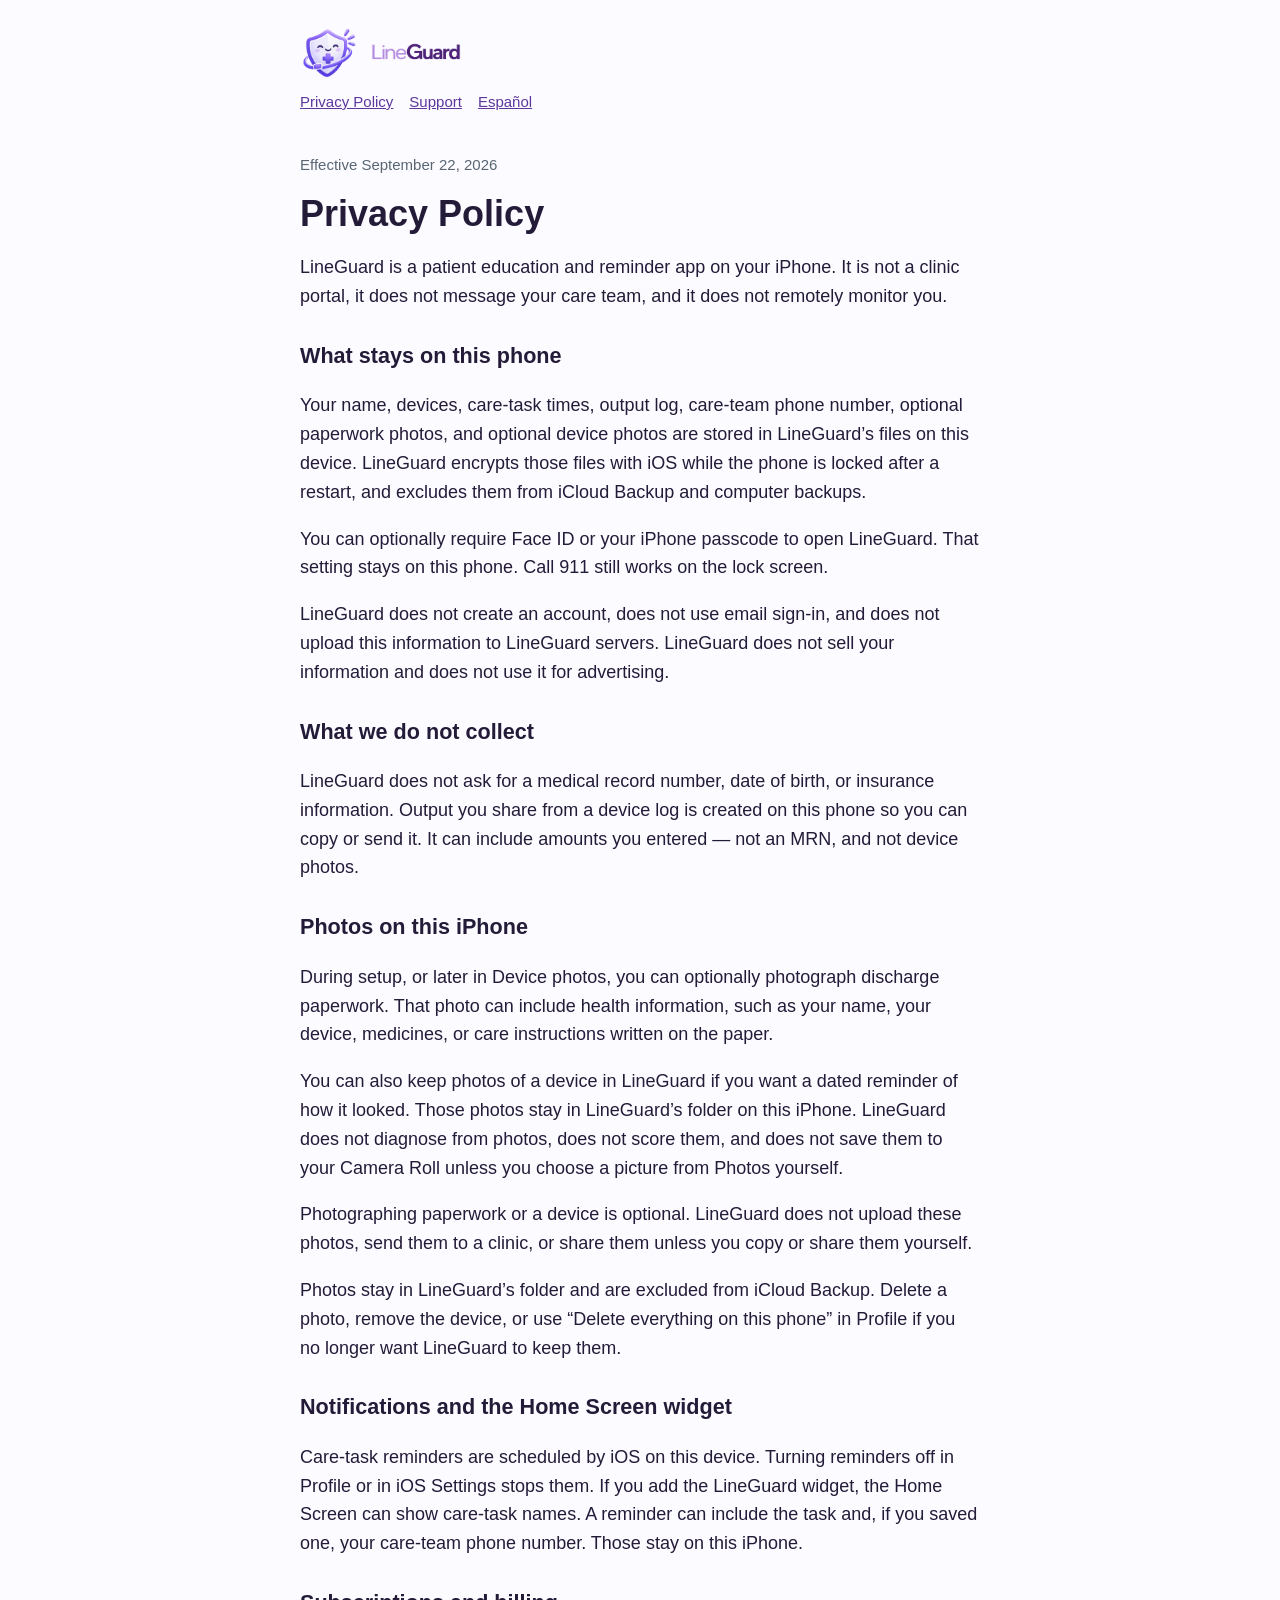
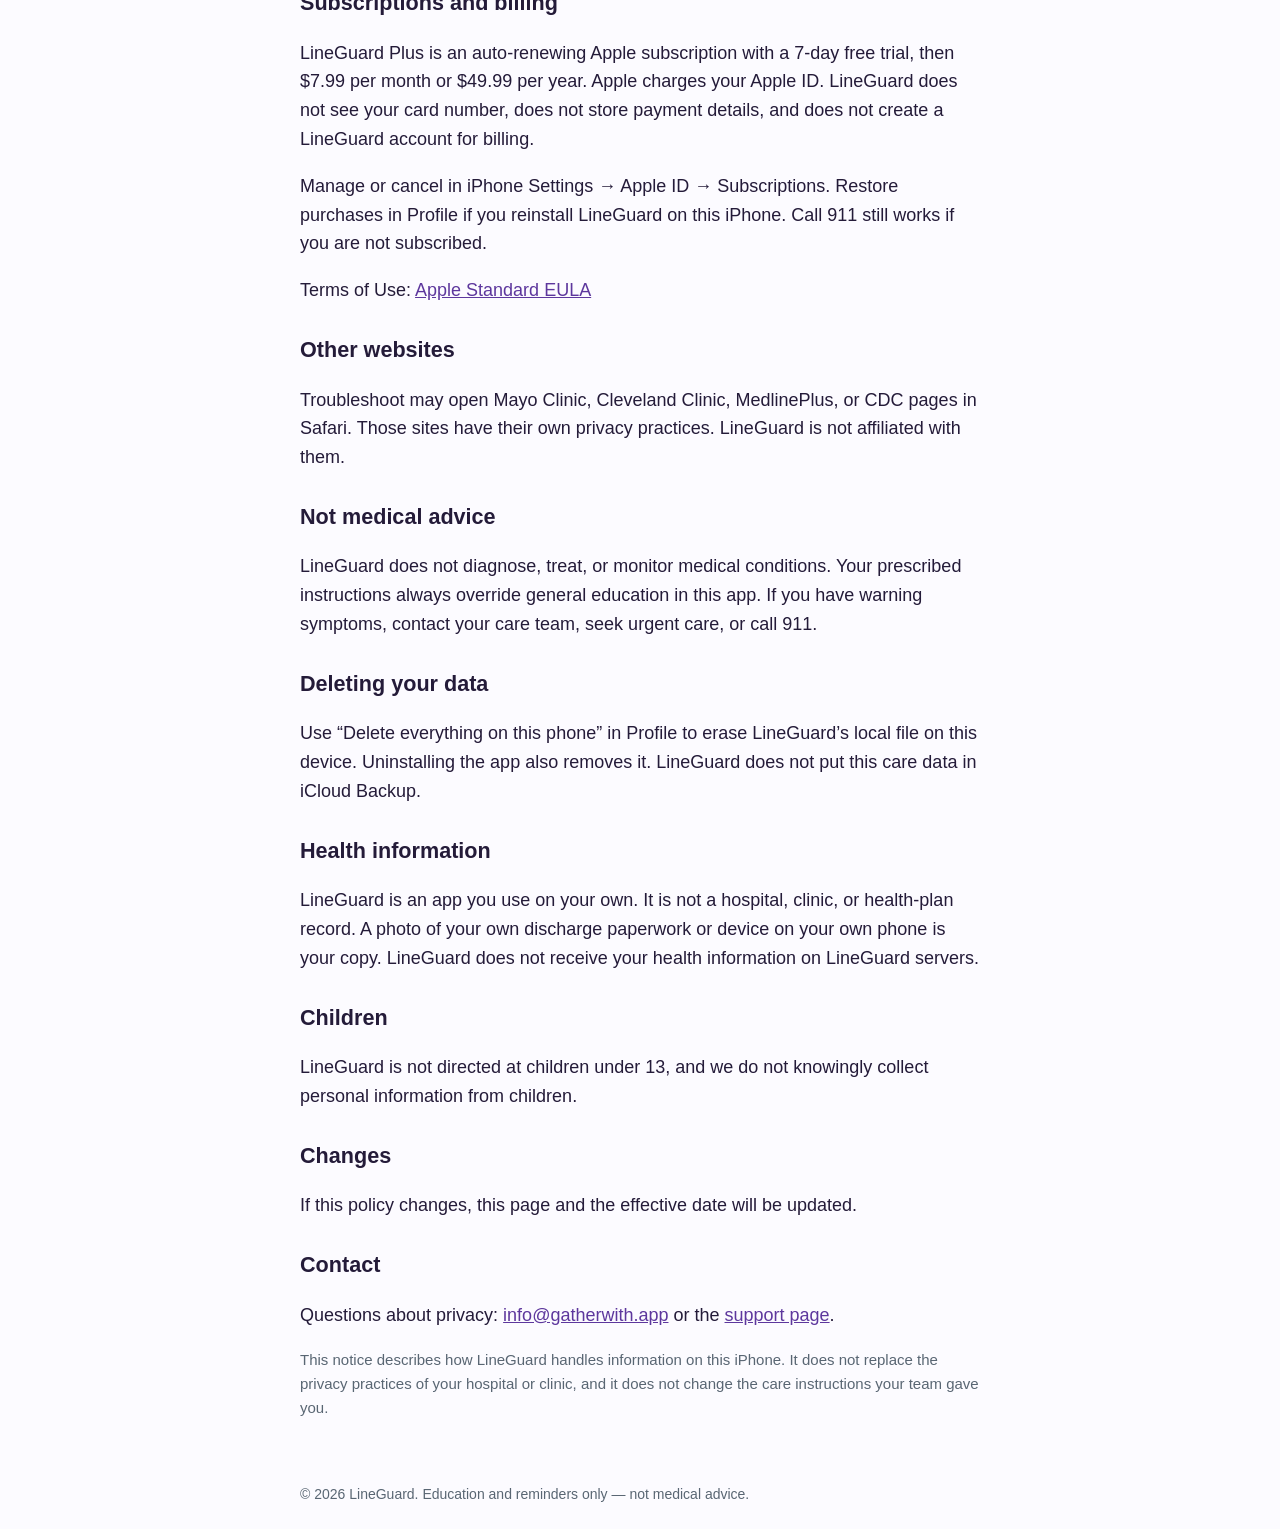
==== privacy/index.html @ 09a64bd6 "Add files via upload" ====
<!DOCTYPE html>
<html lang="en">
<head>
  <meta charset="utf-8">
  <meta name="viewport" content="width=device-width, initial-scale=1">
  <title>Privacy Policy · LineGuard</title>
  <link rel="canonical" href="https://lineguardapp.com/privacy/">
  <link rel="icon" href="../favicon.png">
  <link rel="stylesheet" href="../legal.css">
</head>
<body>
  <header>
    <a class="brand" href="../">
      <img class="mark" src="../lineguard-logo.png" alt="">
      <img class="wordmark" src="../lineguard-wordmark.png" alt="LineGuard">
    </a>
    <nav>
      <a href="./">Privacy Policy</a>
      <a href="../support/">Support</a>
      <a href="./es/">Español</a>
    </nav>
  </header>
  <main>
    <p class="muted">Effective September 22, 2026</p>
    <h1>Privacy Policy</h1>
    <p>LineGuard is a patient education and reminder app on your iPhone. It is not a clinic portal, it does not message your care team, and it does not remotely monitor you.</p>

    <h2>What stays on this phone</h2>
    <p>Your name, devices, care-task times, output log, care-team phone number, optional paperwork photos, and optional device photos are stored in LineGuard’s files on this device. LineGuard encrypts those files with iOS while the phone is locked after a restart, and excludes them from iCloud Backup and computer backups.</p>
    <p>You can optionally require Face ID or your iPhone passcode to open LineGuard. That setting stays on this phone. Call 911 still works on the lock screen.</p>
    <p>LineGuard does not create an account, does not use email sign-in, and does not upload this information to LineGuard servers. LineGuard does not sell your information and does not use it for advertising.</p>

    <h2>What we do not collect</h2>
    <p>LineGuard does not ask for a medical record number, date of birth, or insurance information. Output you share from a device log is created on this phone so you can copy or send it. It can include amounts you entered — not an MRN, and not device photos.</p>

    <h2>Photos on this iPhone</h2>
    <p>During setup, or later in Device photos, you can optionally photograph discharge paperwork. That photo can include health information, such as your name, your device, medicines, or care instructions written on the paper.</p>
    <p>You can also keep photos of a device in LineGuard if you want a dated reminder of how it looked. Those photos stay in LineGuard’s folder on this iPhone. LineGuard does not diagnose from photos, does not score them, and does not save them to your Camera Roll unless you choose a picture from Photos yourself.</p>
    <p>Photographing paperwork or a device is optional. LineGuard does not upload these photos, send them to a clinic, or share them unless you copy or share them yourself.</p>
    <p>Photos stay in LineGuard’s folder and are excluded from iCloud Backup. Delete a photo, remove the device, or use “Delete everything on this phone” in Profile if you no longer want LineGuard to keep them.</p>

    <h2>Notifications and the Home Screen widget</h2>
    <p>Care-task reminders are scheduled by iOS on this device. Turning reminders off in Profile or in iOS Settings stops them. If you add the LineGuard widget, the Home Screen can show care-task names. A reminder can include the task and, if you saved one, your care-team phone number. Those stay on this iPhone.</p>

    <h2>Subscriptions and billing</h2>
    <p>LineGuard Plus is an auto-renewing Apple subscription with a 7-day free trial, then $7.99 per month or $49.99 per year. Apple charges your Apple ID. LineGuard does not see your card number, does not store payment details, and does not create a LineGuard account for billing.</p>
    <p>Manage or cancel in iPhone Settings → Apple ID → Subscriptions. Restore purchases in Profile if you reinstall LineGuard on this iPhone. Call 911 still works if you are not subscribed.</p>
    <p>Terms of Use: <a href="https://www.apple.com/legal/internet-services/itunes/dev/stdeula/">Apple Standard EULA</a></p>

    <h2>Other websites</h2>
    <p>Troubleshoot may open Mayo Clinic, Cleveland Clinic, MedlinePlus, or CDC pages in Safari. Those sites have their own privacy practices. LineGuard is not affiliated with them.</p>

    <h2>Not medical advice</h2>
    <p>LineGuard does not diagnose, treat, or monitor medical conditions. Your prescribed instructions always override general education in this app. If you have warning symptoms, contact your care team, seek urgent care, or call 911.</p>

    <h2>Deleting your data</h2>
    <p>Use “Delete everything on this phone” in Profile to erase LineGuard’s local file on this device. Uninstalling the app also removes it. LineGuard does not put this care data in iCloud Backup.</p>

    <h2>Health information</h2>
    <p>LineGuard is an app you use on your own. It is not a hospital, clinic, or health-plan record. A photo of your own discharge paperwork or device on your own phone is your copy. LineGuard does not receive your health information on LineGuard servers.</p>

    <h2>Children</h2>
    <p>LineGuard is not directed at children under 13, and we do not knowingly collect personal information from children.</p>

    <h2>Changes</h2>
    <p>If this policy changes, this page and the effective date will be updated.</p>

    <h2>Contact</h2>
    <p>Questions about privacy: <a href="mailto:info@gatherwith.app">info@gatherwith.app</a> or the <a href="../support/">support page</a>.</p>
    <p class="muted">This notice describes how LineGuard handles information on this iPhone. It does not replace the privacy practices of your hospital or clinic, and it does not change the care instructions your team gave you.</p>
  </main>
  <footer>© 2026 LineGuard. Education and reminders only — not medical advice.</footer>
</body>
</html>
---- legal.css ----
:root {
  --canvas: #fcfbff;
  --ink: #241b39;
  --muted: #596673;
  --purple: #2e244d;
  --link: #5d379d;
  --card: #ffffff;
  --line: #e6e8ec;
}

* { box-sizing: border-box; }

html, body {
  margin: 0;
  background: var(--canvas);
  color: var(--ink);
  font: 18px/1.6 -apple-system, BlinkMacSystemFont, "Segoe UI", sans-serif;
}

a { color: var(--link); }

header, main, footer {
  max-width: 720px;
  margin: 0 auto;
  padding: 24px 20px;
}

header { padding-bottom: 0; }

.brand {
  display: flex;
  align-items: center;
  gap: 12px;
  text-decoration: none;
}

.brand .mark {
  height: 56px;
  width: auto;
}

.brand .wordmark {
  height: 32px;
  width: auto;
}

nav {
  display: flex;
  gap: 16px;
  flex-wrap: wrap;
  margin-top: 10px;
  font-size: 15px;
}

h1 {
  font-size: 2rem;
  line-height: 1.2;
  margin: 8px 0 16px;
}

h2 {
  font-size: 1.2rem;
  margin: 28px 0 8px;
}

p, li { color: var(--ink); }
.muted { color: var(--muted); font-size: 15px; }

.card {
  background: var(--card);
  border: 1px solid var(--line);
  border-radius: 16px;
  padding: 16px 18px;
  margin: 16px 0;
}

footer {
  color: var(--muted);
  font-size: 14px;
}

nav a:focus-visible, main a:focus-visible { outline: 2px solid var(--link); outline-offset: 4px; }
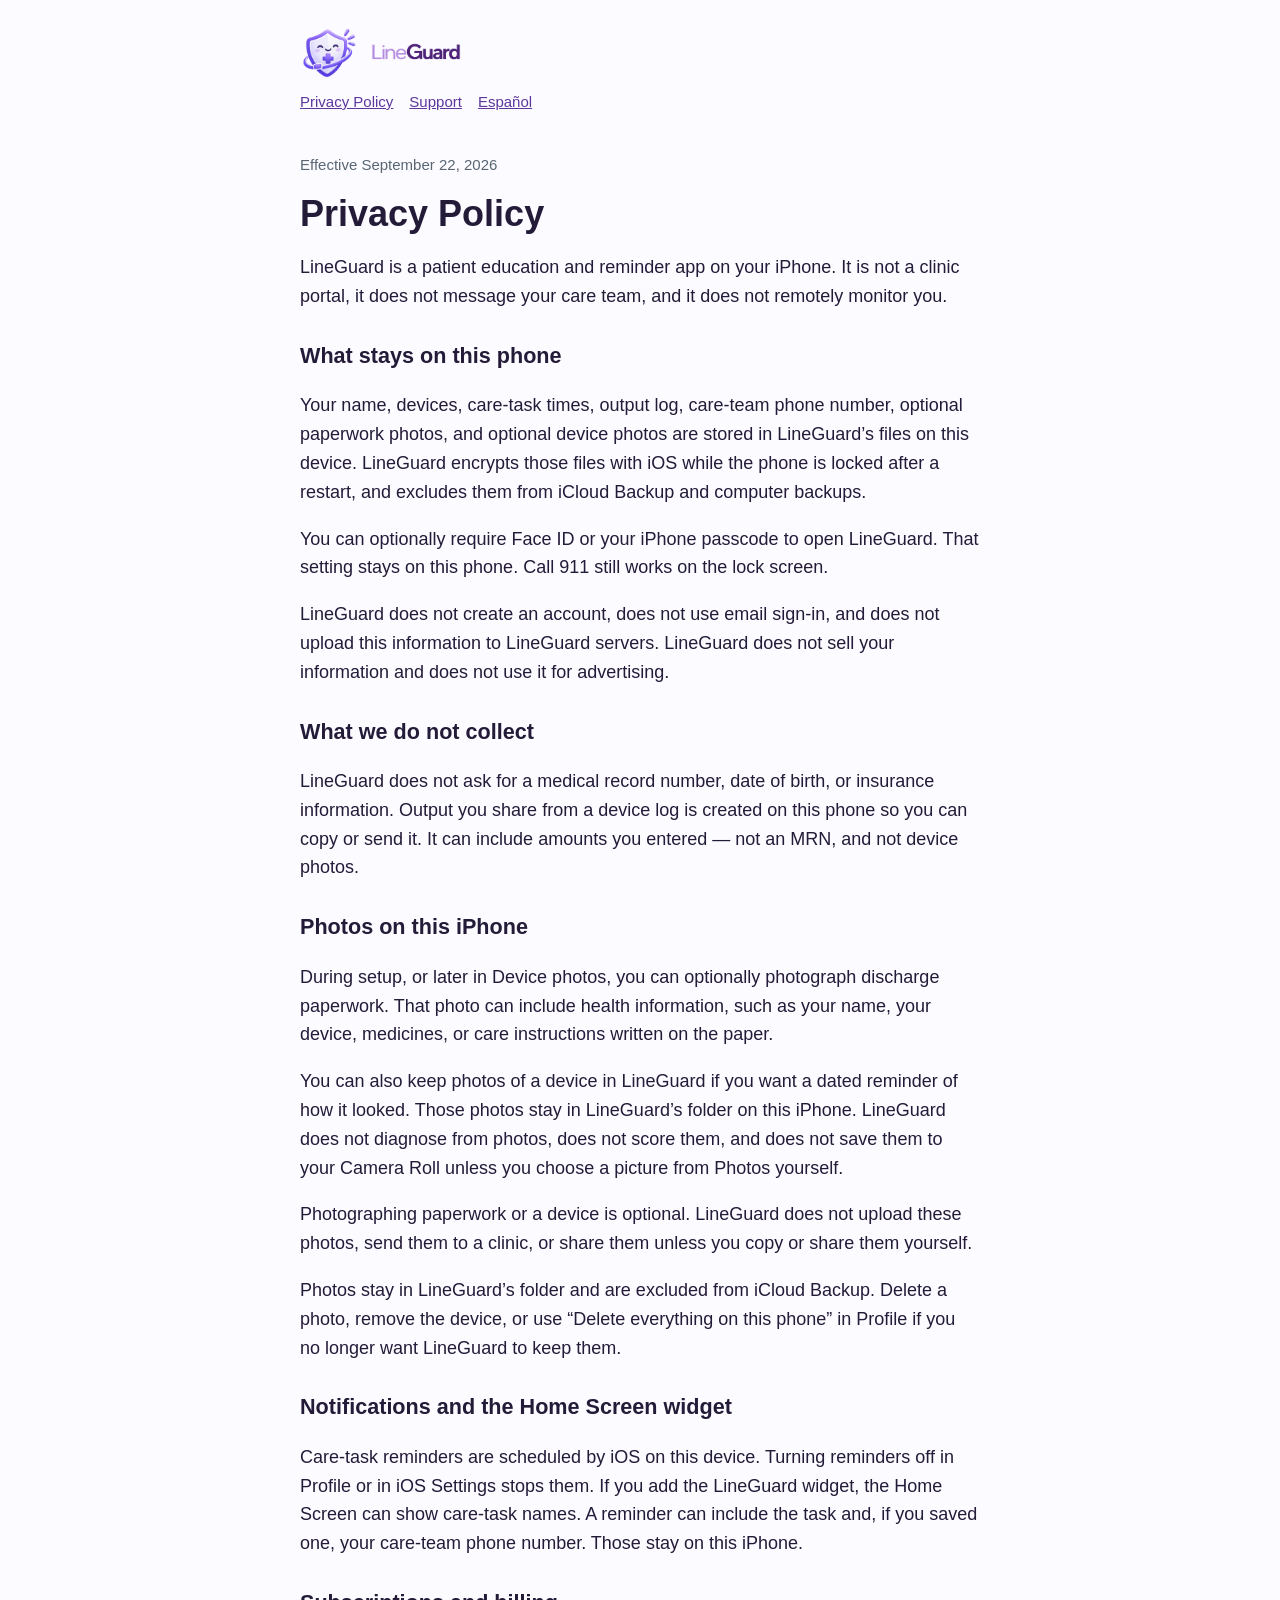
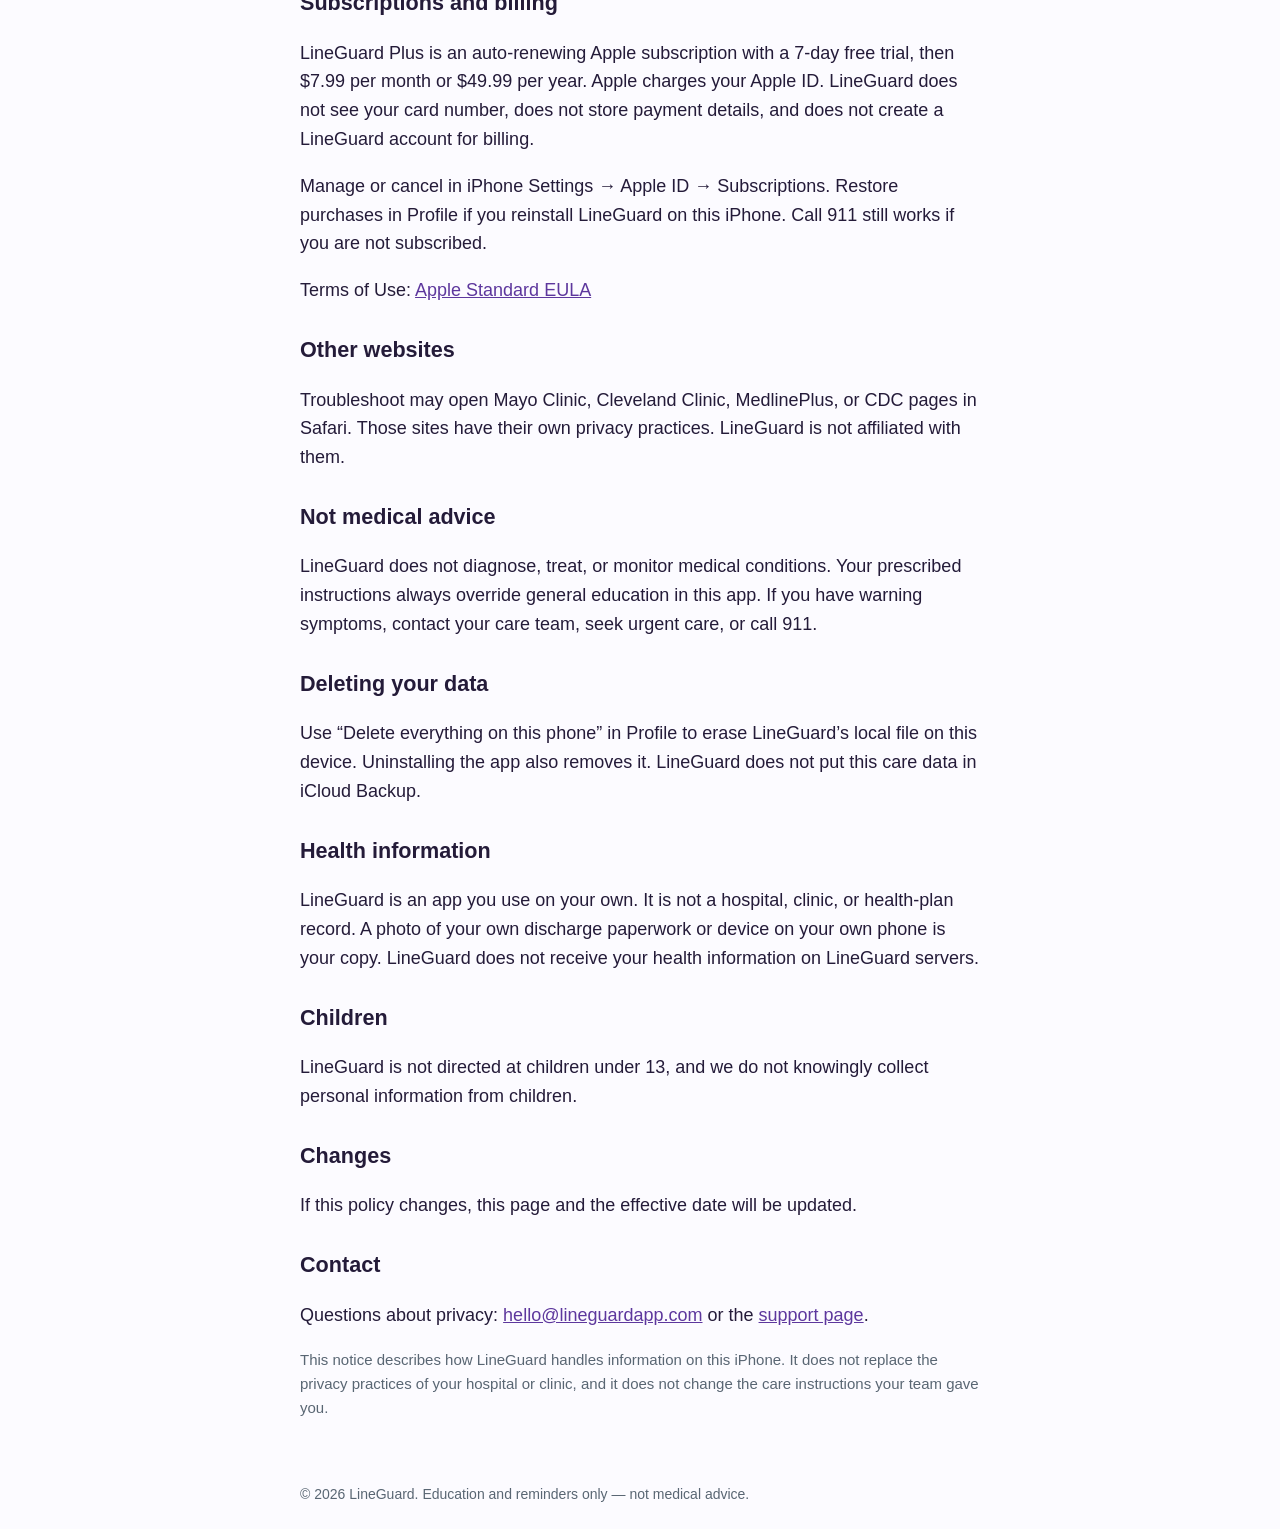
==== commit 3987c684: "Add files via upload" ====
--- a/privacy/index.html
+++ b/privacy/index.html
@@ -66,7 +66,7 @@
     <p>If this policy changes, this page and the effective date will be updated.</p>
 
     <h2>Contact</h2>
-    <p>Questions about privacy: <a href="mailto:info@gatherwith.app">info@gatherwith.app</a> or the <a href="../support/">support page</a>.</p>
+    <p>Questions about privacy: <a href="mailto:hello@lineguardapp.com">hello@lineguardapp.com</a> or the <a href="../support/">support page</a>.</p>
     <p class="muted">This notice describes how LineGuard handles information on this iPhone. It does not replace the privacy practices of your hospital or clinic, and it does not change the care instructions your team gave you.</p>
   </main>
   <footer>© 2026 LineGuard. Education and reminders only — not medical advice.</footer>
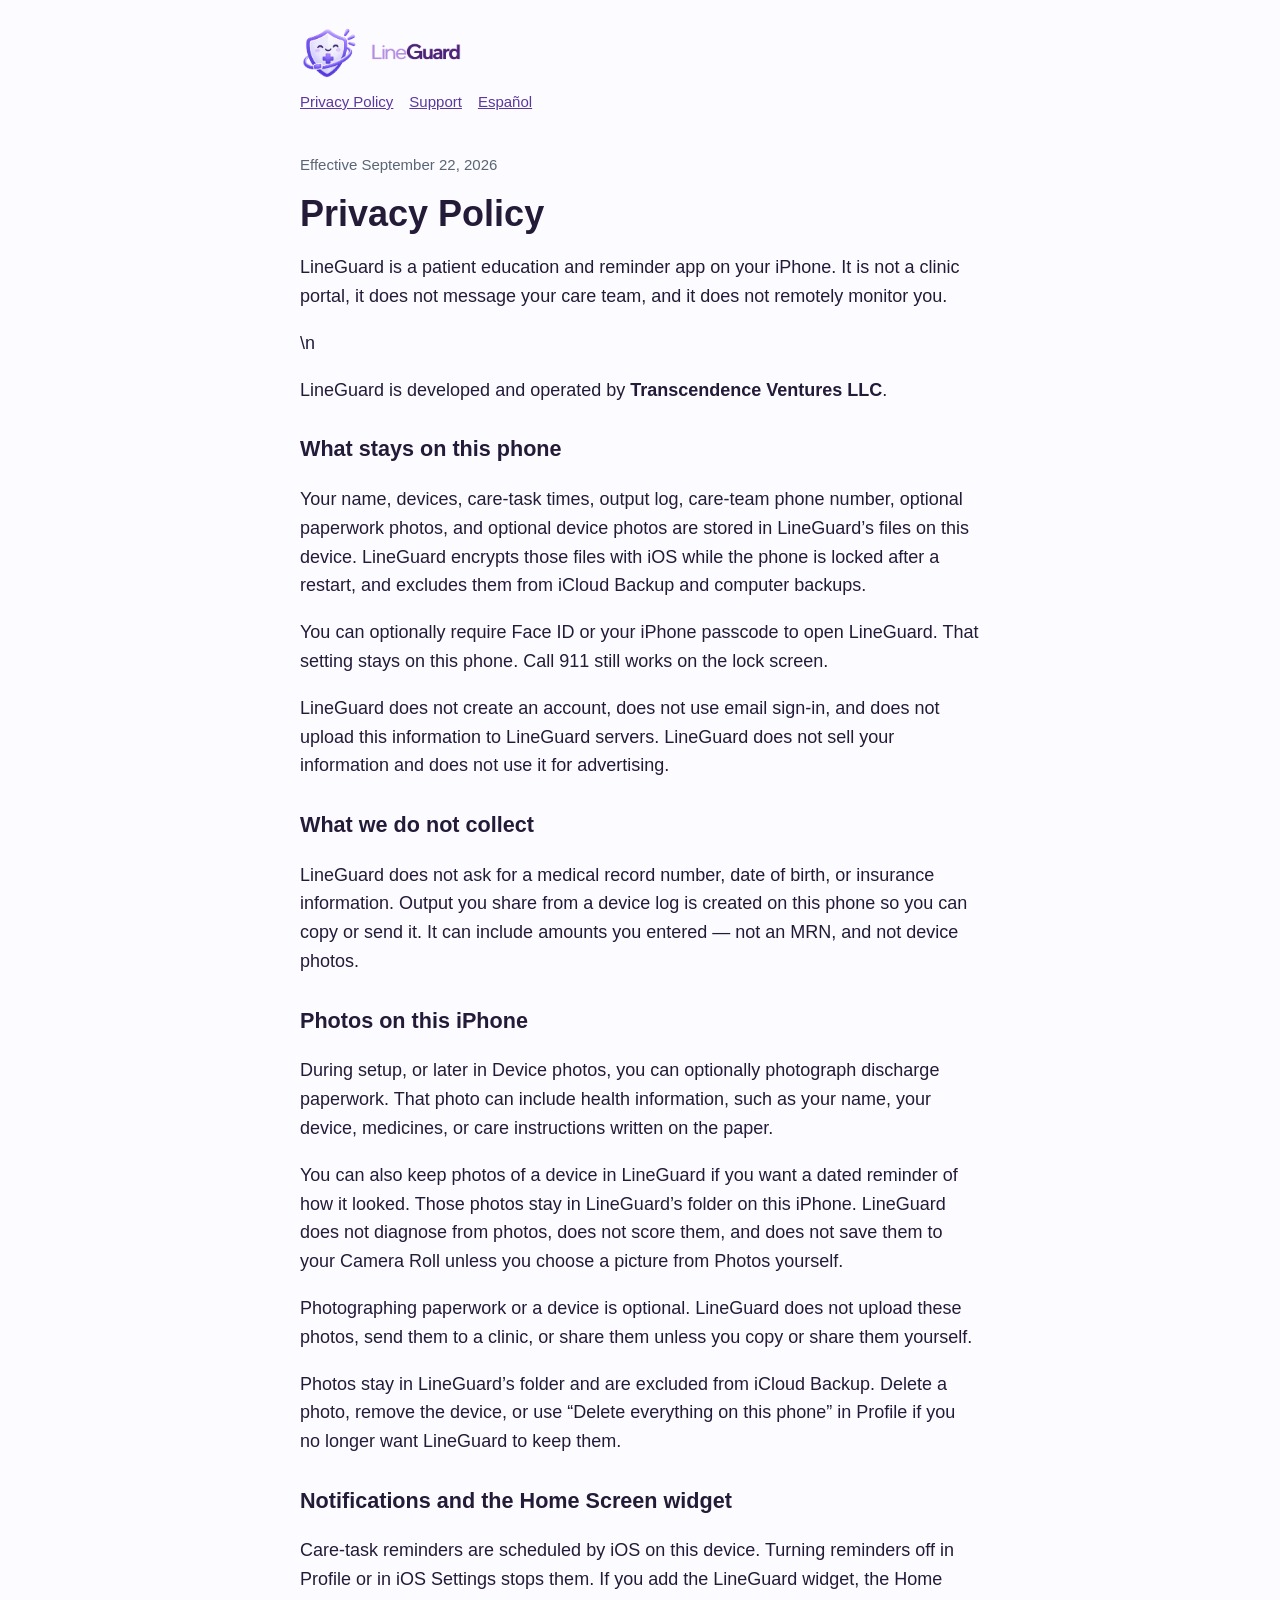
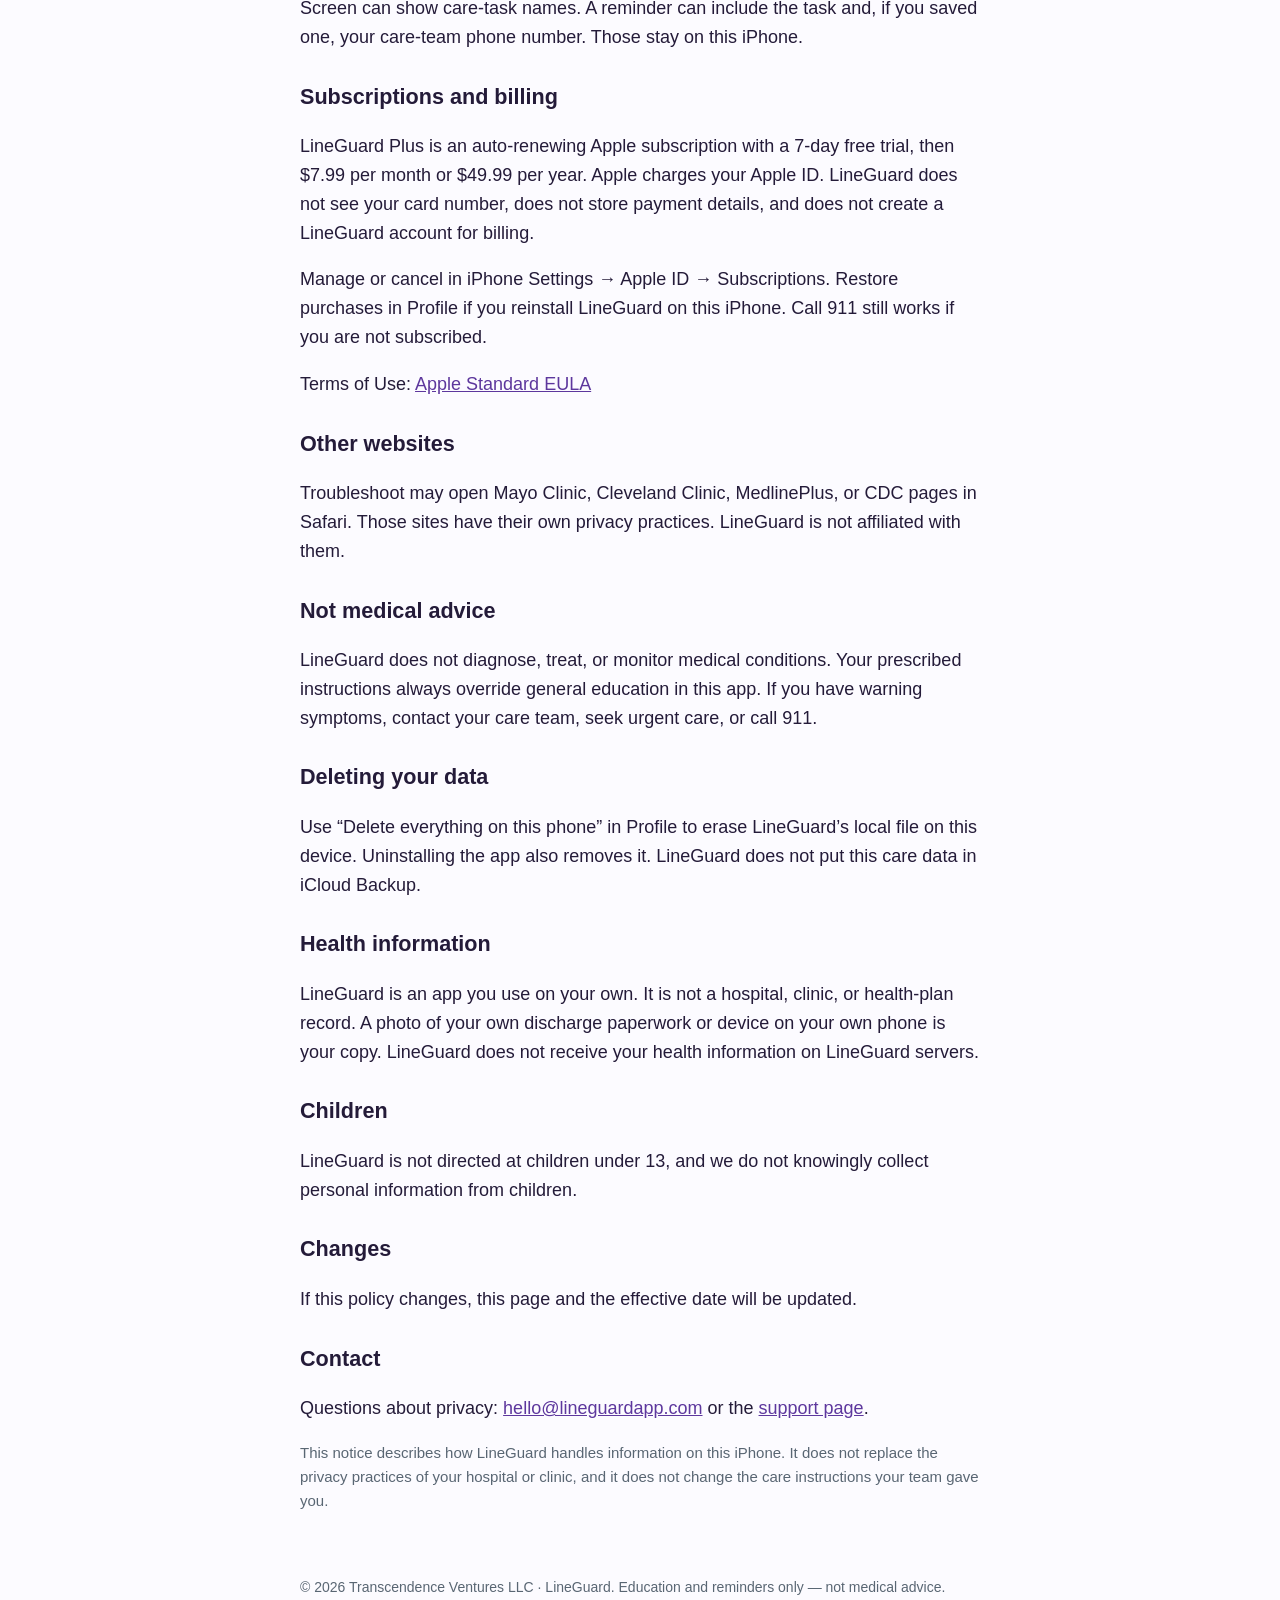
==== commit b9f44081: "Add Transcendence Ventures LLC ownership" ====
--- a/privacy/index.html
+++ b/privacy/index.html
@@ -23,7 +23,7 @@
   <main>
     <p class="muted">Effective September 22, 2026</p>
     <h1>Privacy Policy</h1>
-    <p>LineGuard is a patient education and reminder app on your iPhone. It is not a clinic portal, it does not message your care team, and it does not remotely monitor you.</p>
+    <p>LineGuard is a patient education and reminder app on your iPhone. It is not a clinic portal, it does not message your care team, and it does not remotely monitor you.</p>\n    <p>LineGuard is developed and operated by <strong>Transcendence Ventures LLC</strong>.</p>
 
     <h2>What stays on this phone</h2>
     <p>Your name, devices, care-task times, output log, care-team phone number, optional paperwork photos, and optional device photos are stored in LineGuard’s files on this device. LineGuard encrypts those files with iOS while the phone is locked after a restart, and excludes them from iCloud Backup and computer backups.</p>
@@ -69,6 +69,6 @@
     <p>Questions about privacy: <a href="mailto:hello@lineguardapp.com">hello@lineguardapp.com</a> or the <a href="../support/">support page</a>.</p>
     <p class="muted">This notice describes how LineGuard handles information on this iPhone. It does not replace the privacy practices of your hospital or clinic, and it does not change the care instructions your team gave you.</p>
   </main>
-  <footer>© 2026 LineGuard. Education and reminders only — not medical advice.</footer>
+  <footer>© 2026 Transcendence Ventures LLC · LineGuard. Education and reminders only — not medical advice.</footer>
 </body>
 </html>
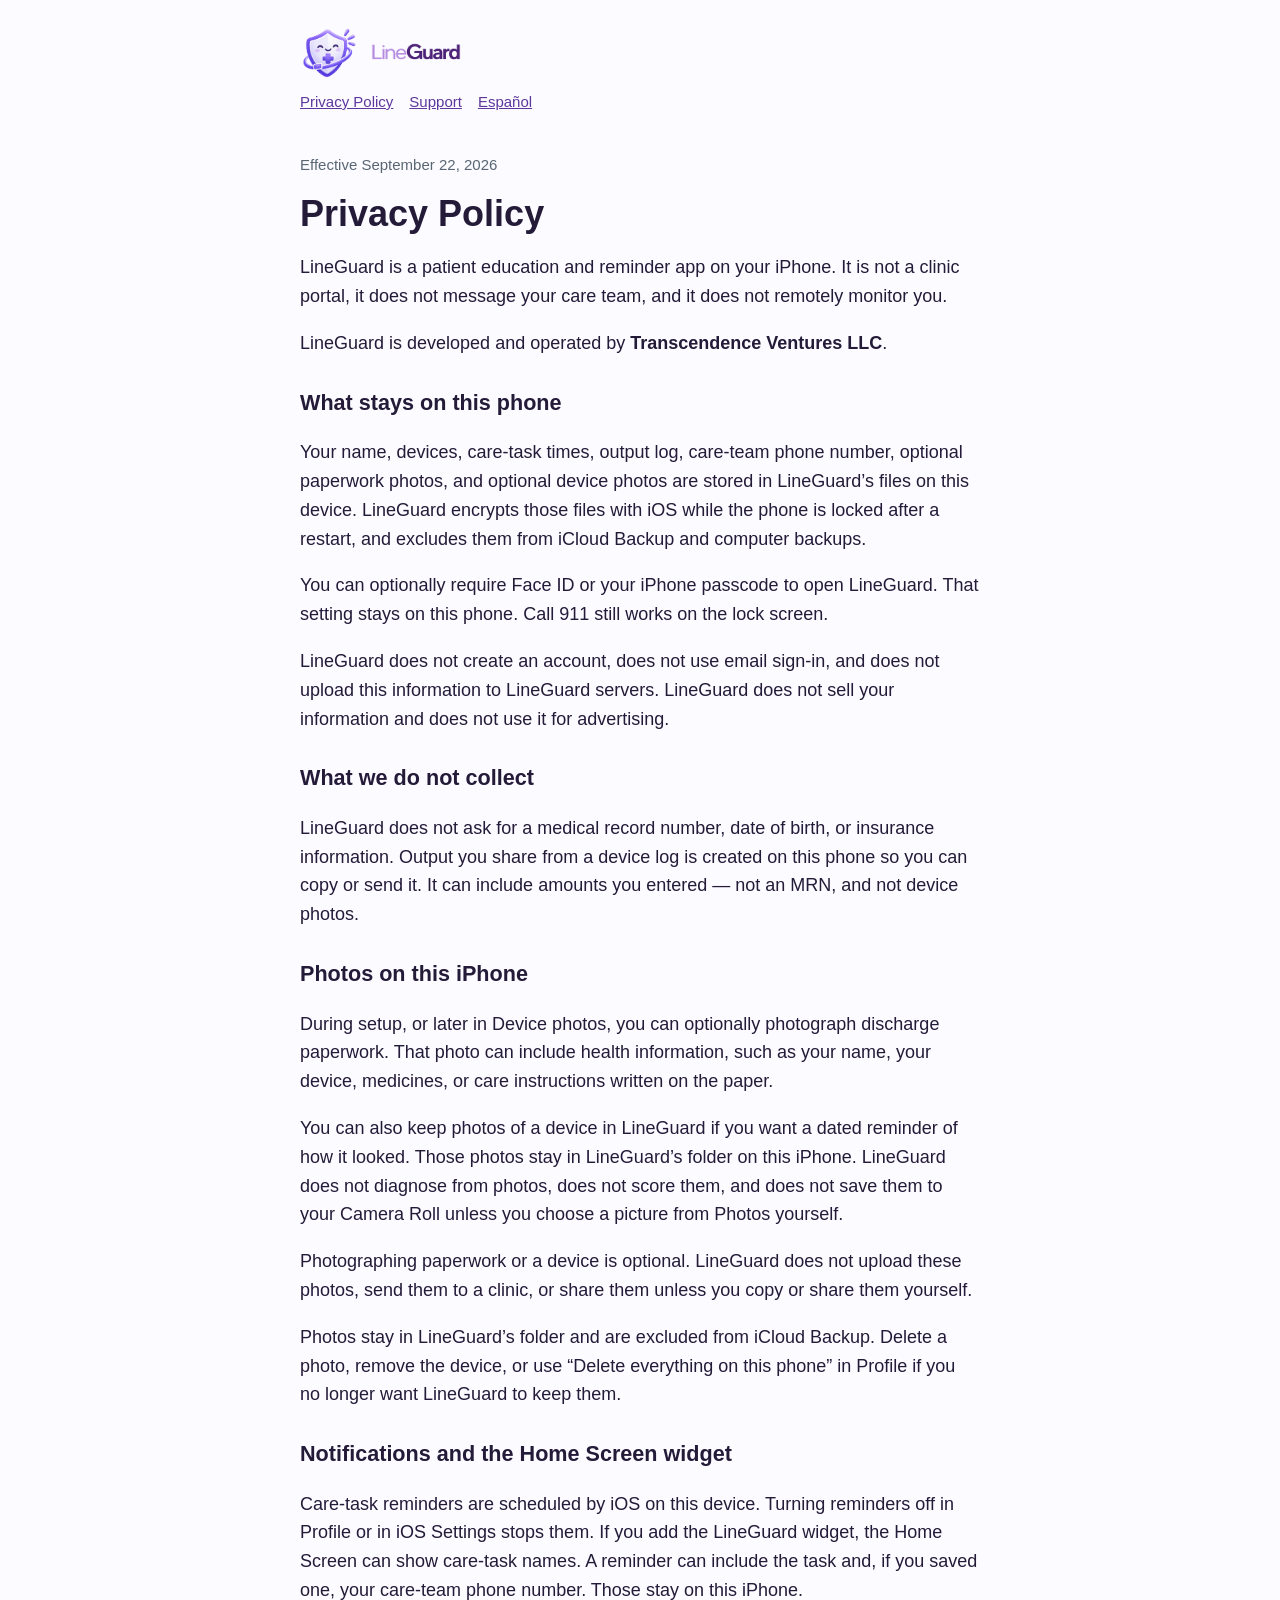
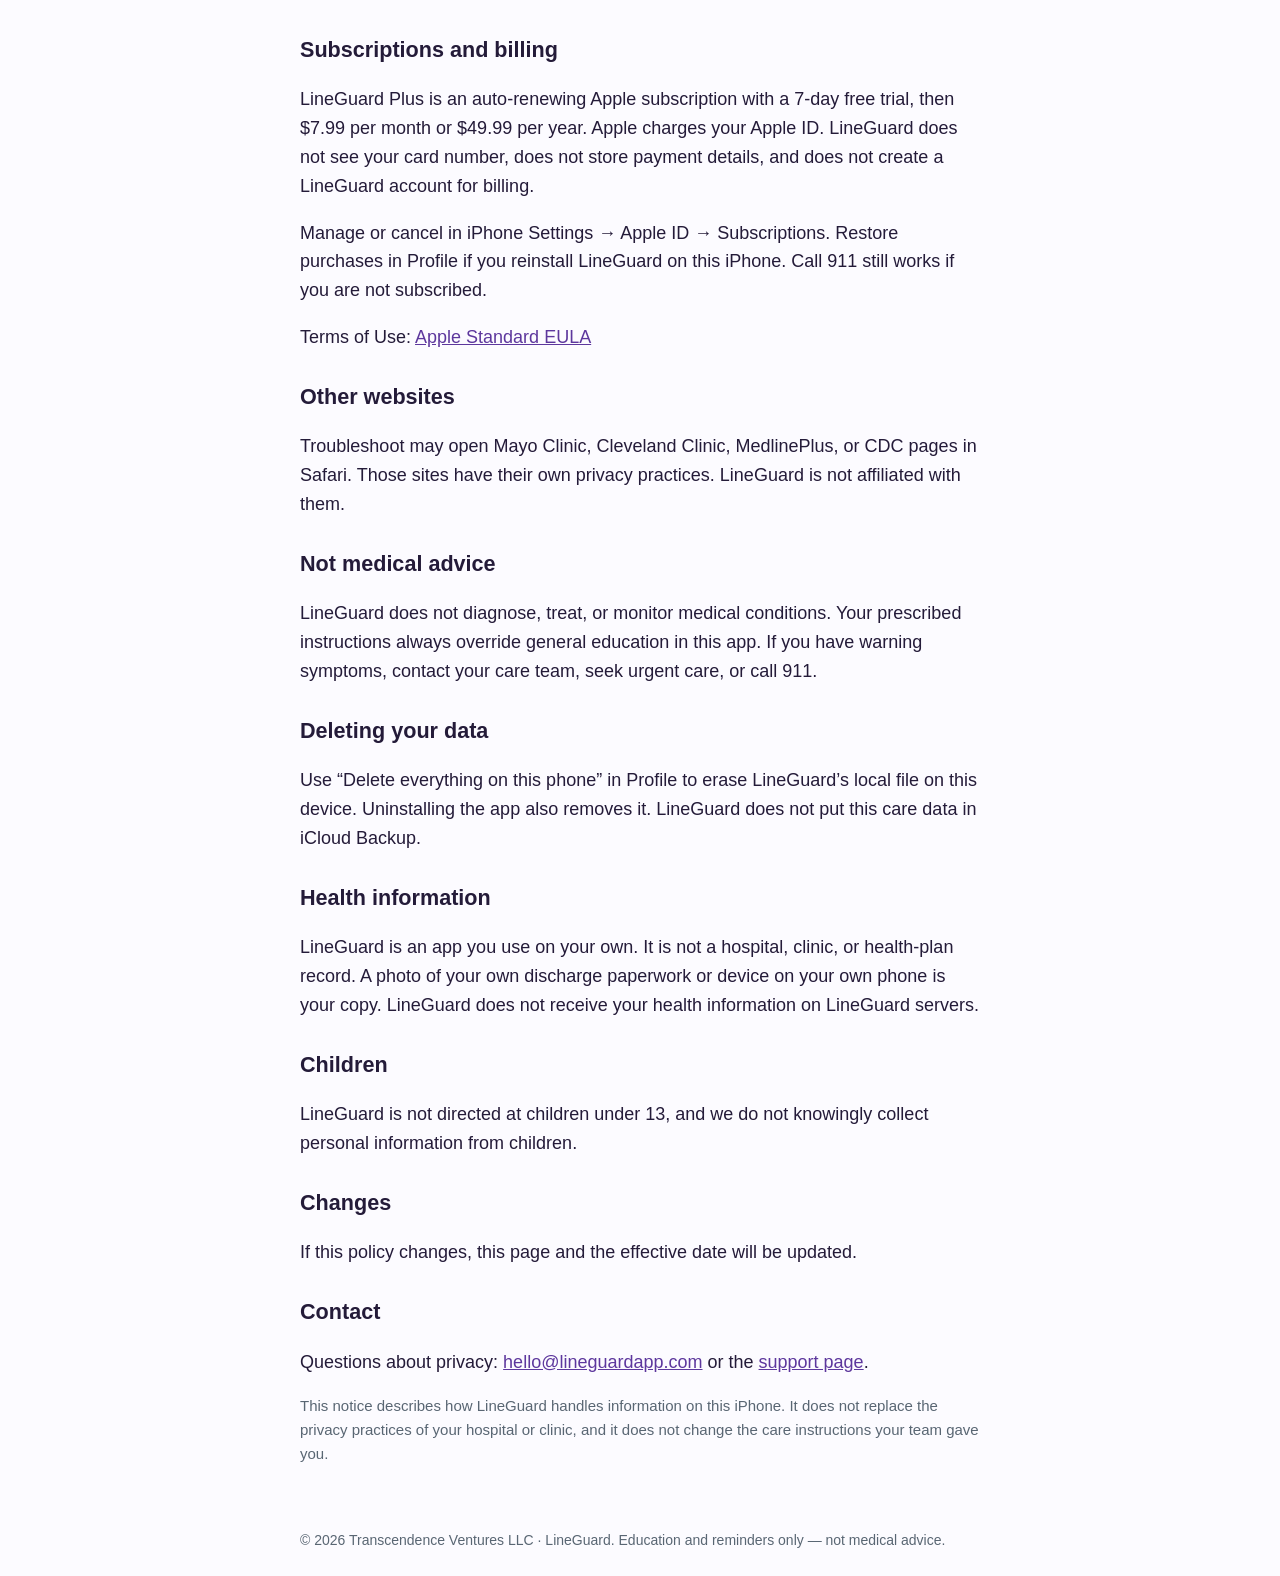
==== commit d5caaeba: "Add files via upload" ====
--- a/privacy/index.html
+++ b/privacy/index.html
@@ -23,7 +23,8 @@
   <main>
     <p class="muted">Effective September 22, 2026</p>
     <h1>Privacy Policy</h1>
-    <p>LineGuard is a patient education and reminder app on your iPhone. It is not a clinic portal, it does not message your care team, and it does not remotely monitor you.</p>\n    <p>LineGuard is developed and operated by <strong>Transcendence Ventures LLC</strong>.</p>
+    <p>LineGuard is a patient education and reminder app on your iPhone. It is not a clinic portal, it does not message your care team, and it does not remotely monitor you.</p>
+    <p>LineGuard is developed and operated by <strong>Transcendence Ventures LLC</strong>.</p>
 
     <h2>What stays on this phone</h2>
     <p>Your name, devices, care-task times, output log, care-team phone number, optional paperwork photos, and optional device photos are stored in LineGuard’s files on this device. LineGuard encrypts those files with iOS while the phone is locked after a restart, and excludes them from iCloud Backup and computer backups.</p>
